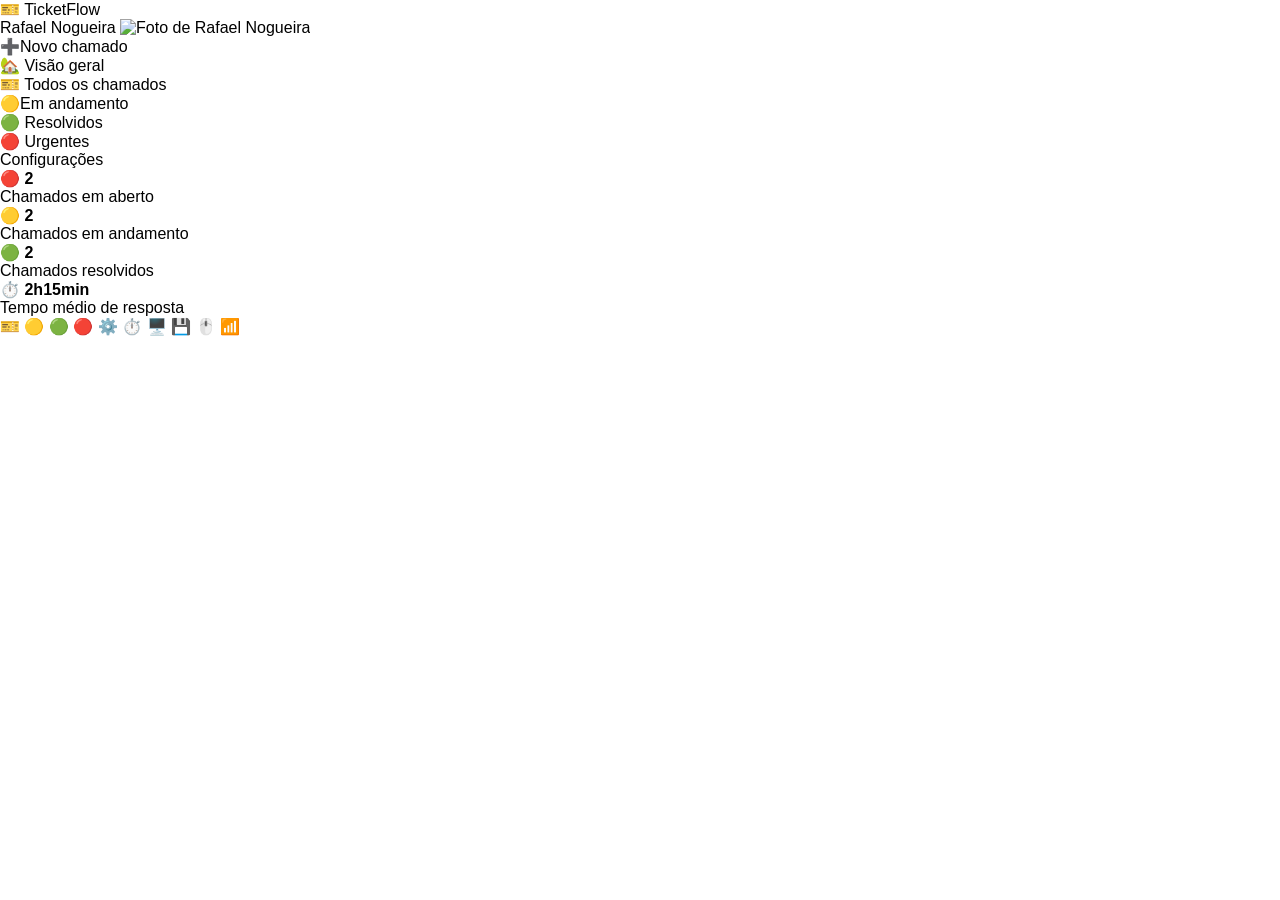
==== index.html @ 0483d5ac "first commit" ====
<!DOCTYPE html>
<html lang="en">
<head>
    <meta charset="UTF-8">
    <meta name="viewport" content="width=device-width, initial-scale=1.0">
    <title>TicecketFlow - Meus chamados</title>
    <link rel="stylesheet" href="assets/css/variaveis.css">
    <link rel="stylesheet" href="assets/css/componentes.css">
    <link rel="stylesheet" href="assets/css/base.css">
    <link rel="stylesheet" href="assets/css/dashboard.css">
    
</head>

<body>
    
    <header class="navbar">
        <nav class="navbar-content">
            <a href="index.html" class="logo">🎫 TicketFlow</a>

            <div class="user-area">
                <span>Rafael Nogueira</span>
                <img src="https://i.pravatar.cc/80?img=12" alt="Foto de Rafael Nogueira">
        </div>

        </nav>
    </header>

      <div class="sidebar-layout">
        <aside class="sidebar-content">
            <ul>
                <a href="#"><li>➕Novo chamado</li></a>
                <a href="#"><li>🏡 Visão geral</li></a>
                <a href="#"><li>🎫 Todos os chamados</li></a>
                <a href="#"><li>🟡Em andamento</li></a>
                <a href="#"><li>🟢 Resolvidos</li></a>
                <a href="#"><li>🔴 Urgentes</li></a>
                <a href="#"><li>Configurações</li></a>
            </ul>
        </aside>
        </div>

    <main class="dashboard-content">

       <section class="kpis">
            <div class="kpi-card">
                <span class="kpi-icon">🔴</span>
                <strong class="kpi-number">2</strong>
                <p>Chamados em aberto</p>
            </div>
            
            <div class="kpi-card">
                 <span class="kpi-icon">🟡</span>
                 <strong class="kpi-number">2</strong>
                 <p>Chamados em andamento</p>
            </div>
            
            <div class="kpi-card">
                 <span class="kpi-icon">🟢</span>
                 <strong class="kpi-number">2</strong>
                 <p>Chamados resolvidos</p>

            </div>
                <span class="kpi-icon">⏱️</span>
                <strong class="kpi-number">2h15min</strong>
                <p>Tempo médio de resposta</p>
            <div class="kpi-card">
        </div>
       </section>
        
       <section class="recent-calls">

        <div class="calls-content">
            <div class="call">
                <span></span>
            </div>

            <div class="call">
                <span></span>
            </div>

            <div class="call">
                <span></span>
            </div>

            <div class="call">
                <span></span>
            </div>

            <div class="call">
                <span></span>
            </div>
            <span></span>
            <div class="call">

            </div>
        </div>


       </section>



    </main>
</body>
🎫
🟡
🟢
🔴
⚙️
⏱️
🖥️
💾
🖱️
📶

</html>
---- assets/css/variaveis.css ----
:root{
    --indigo-priamario: #4F46E5;
    --indigo-escuro: #312E81; 
    --cor-backgroundgeral: #F3F4F6;
    --cor-cards: #FFFFFF;
    --textos-gerais: #111827;
    --texto-secundario: #6B7280;
    --borda-sutil: #E5E7EB;
    --sucesso: #16A34A;
    --sucesso-fundo: #DCFCE7;
    --alerta: #D97706;
    --alerta-fundo: #FEF3C7;
    --perigo: #DC2626;
    --perigo-fundo: #FEE2E2;

    --espaco-xs: 0.25rem;
    --espaco-s: 0.5rem;
    --espaco-m: 1rem;
    --espaco-l: 1.5rem;
    --espaco-xl: 2rem;
    --espaco-xxl: 3rem;

    --fonte-titulo: "Sora", sans-serif;
    --fonte-corpo: "Inter", sans-serif;

    --raio-padrao: 0.5rem;
    --transicao-padrao: 0.3s;
}
---- assets/css/base.css ----
* {
    box-sizing: border-box;
    margin: 0;
    padding: 0;
}

body {
    font-family: var(--fonte-corpo);
    background-color: var(--cor-fundo);
    color: var(--texto-principal);
}

a {
    text-decoration: none;
    color: inherit;
}

ul {
    list-style: none;
}
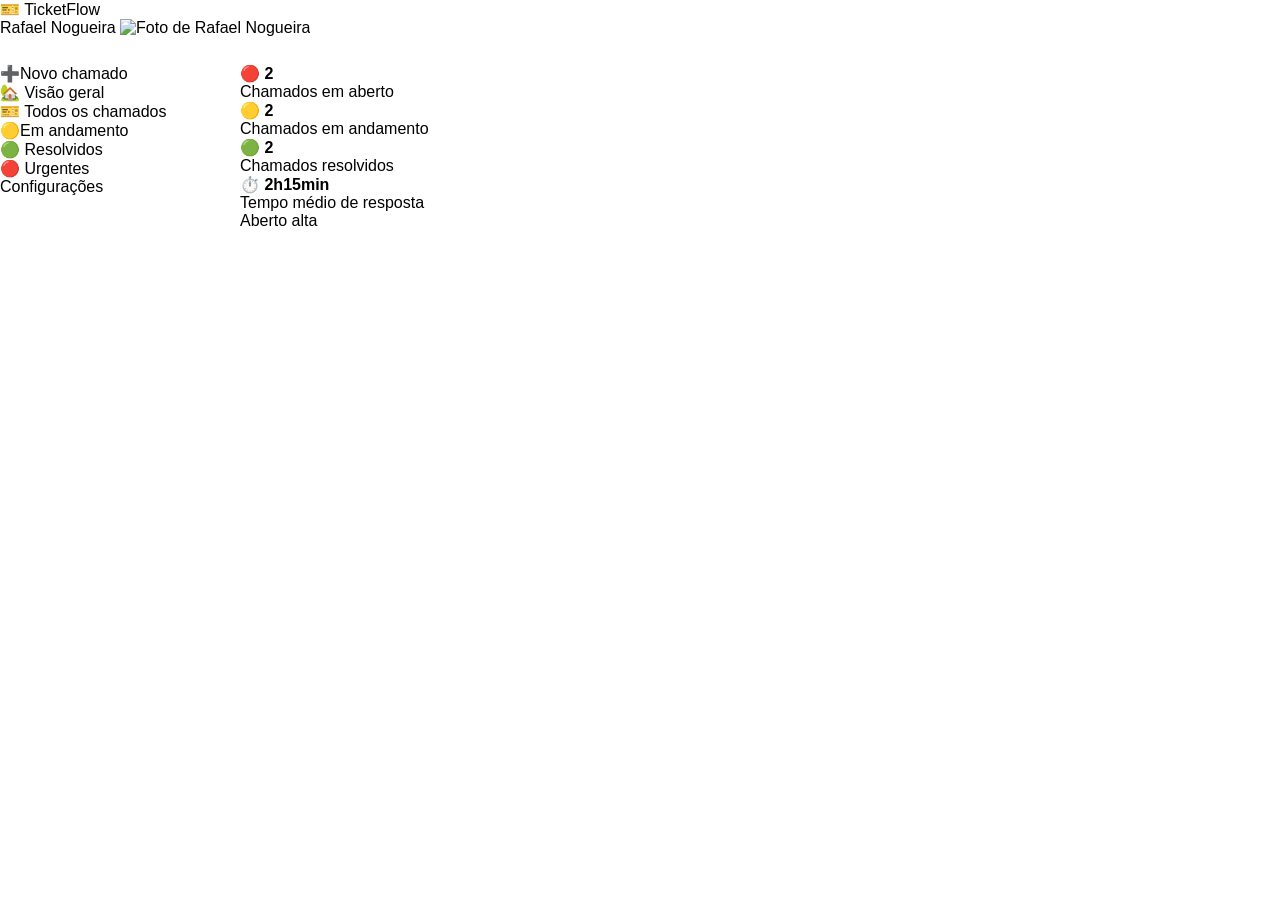
==== commit a4c919a9: "updates of the night!" ====
--- a/index.html
+++ b/index.html
@@ -5,8 +5,9 @@
     <meta name="viewport" content="width=device-width, initial-scale=1.0">
     <title>TicecketFlow - Meus chamados</title>
     <link rel="stylesheet" href="assets/css/variaveis.css">
+    <link rel="stylesheet" href="assets/css/base.css">
     <link rel="stylesheet" href="assets/css/componentes.css">
-    <link rel="stylesheet" href="assets/css/base.css">
+    <link rel="stylesheet" href="assets/css/navbar.css">
     <link rel="stylesheet" href="assets/css/dashboard.css">
     
 </head>
@@ -25,19 +26,18 @@
         </nav>
     </header>
 
-      <div class="sidebar-layout">
         <aside class="sidebar-content">
             <ul>
-                <a href="#"><li>➕Novo chamado</li></a>
-                <a href="#"><li>🏡 Visão geral</li></a>
-                <a href="#"><li>🎫 Todos os chamados</li></a>
-                <a href="#"><li>🟡Em andamento</li></a>
-                <a href="#"><li>🟢 Resolvidos</li></a>
-                <a href="#"><li>🔴 Urgentes</li></a>
-                <a href="#"><li>Configurações</li></a>
+                <li><a href="#">➕Novo chamado</a></li>
+                <li><a href="#">🏡 Visão geral</a></li>
+                <li><a href="#">🎫 Todos os chamados</a></li>
+                <li><a href="#">🟡Em andamento</a></li>
+                <li><a href="#">🟢 Resolvidos</a></li>
+                <li><a href="#">🔴 Urgentes</a></li>
+                <li><a href="#">Configurações</a></li>
             </ul>
         </aside>
-        </div>
+ 
 
     <main class="dashboard-content">
 
@@ -69,9 +69,10 @@
         
        <section class="recent-calls">
 
-        <div class="calls-content">
+        <div class="main-call">
             <div class="call">
-                <span></span>
+                <span>Aberto</span>
+                <span>alta</span>
             </div>
 
             <div class="call">
@@ -102,15 +103,5 @@
 
     </main>
 </body>
-🎫
-🟡
-🟢
-🔴
-⚙️
-⏱️
-🖥️
-💾
-🖱️
-📶
 
 </html>
--- a/assets/css/dashboard.css
+++ b/assets/css/dashboard.css
@@ -0,0 +1,22 @@
+body{
+    display: grid;
+    grid-template-columns: 240px 1fr;
+    grid-template-rows: 64px 1fr;
+    grid-template-areas: 
+    "navbar navbar"
+    "sidebar main";
+    min-height: 100vh;
+
+}
+
+.navbar{
+    grid-area: navbar;
+}
+
+.sidebar{
+    grid-area: sidebar;
+}
+
+.dashboard-content{
+    grid-area: main;
+}
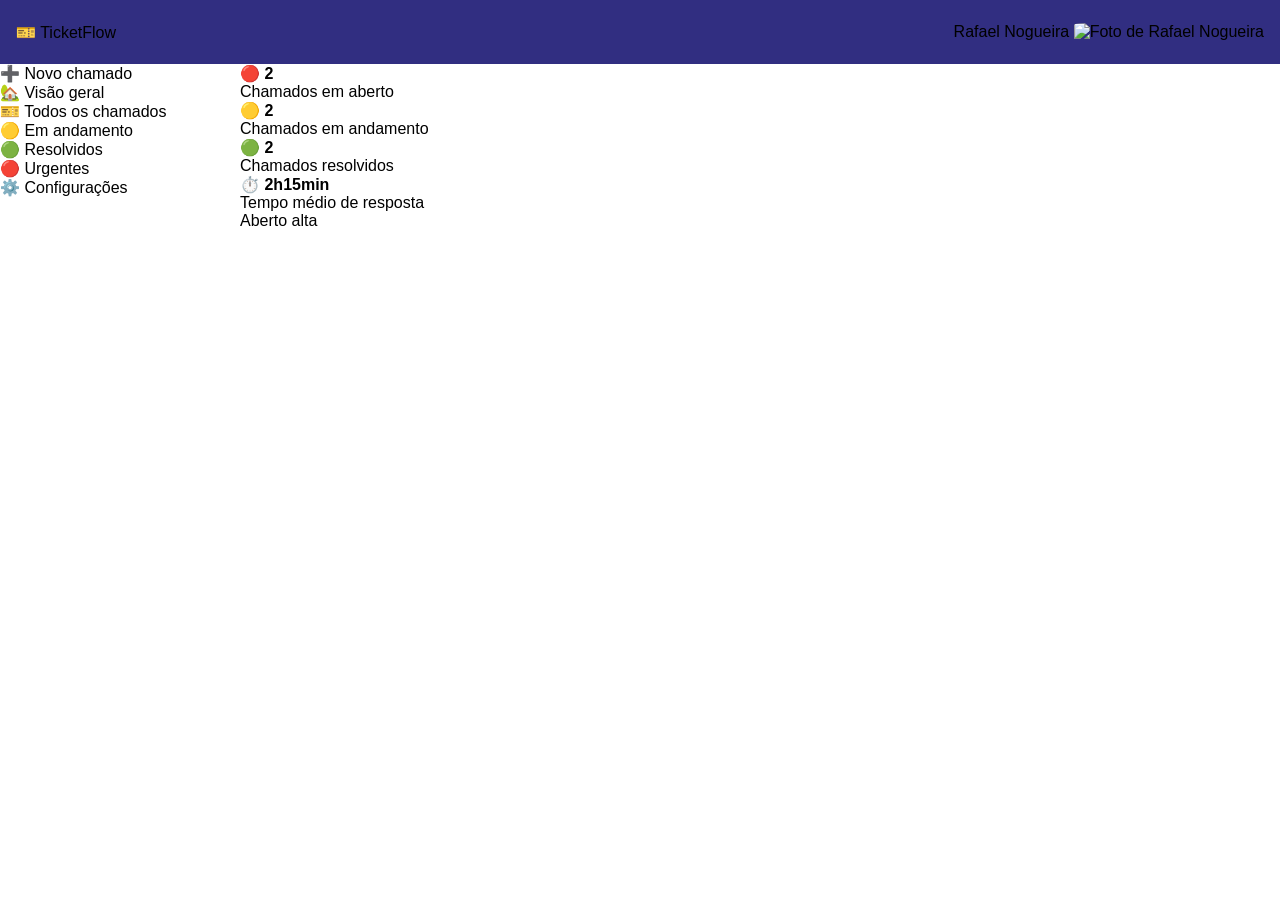
==== commit 03699e95: "adições feitas no desktop!!" ====
--- a/index.html
+++ b/index.html
@@ -1,9 +1,9 @@
 <!DOCTYPE html>
-<html lang="en">
+<html lang="pt-BR">
 <head>
     <meta charset="UTF-8">
     <meta name="viewport" content="width=device-width, initial-scale=1.0">
-    <title>TicecketFlow - Meus chamados</title>
+    <title>TicketFlow - Meus chamados</title>
     <link rel="stylesheet" href="assets/css/variaveis.css">
     <link rel="stylesheet" href="assets/css/base.css">
     <link rel="stylesheet" href="assets/css/componentes.css">
@@ -26,15 +26,15 @@
         </nav>
     </header>
 
-        <aside class="sidebar-content">
+        <aside class="sidebar">
             <ul>
-                <li><a href="#">➕Novo chamado</a></li>
+                <li><a href="#">➕ Novo chamado</a></li>
                 <li><a href="#">🏡 Visão geral</a></li>
                 <li><a href="#">🎫 Todos os chamados</a></li>
-                <li><a href="#">🟡Em andamento</a></li>
+                <li><a href="#">🟡 Em andamento</a></li>
                 <li><a href="#">🟢 Resolvidos</a></li>
                 <li><a href="#">🔴 Urgentes</a></li>
-                <li><a href="#">Configurações</a></li>
+                <li><a href="#">⚙️ Configurações</a></li>
             </ul>
         </aside>
  
@@ -60,11 +60,11 @@
                  <p>Chamados resolvidos</p>
 
             </div>
+            <div class="kpi-card">
                 <span class="kpi-icon">⏱️</span>
                 <strong class="kpi-number">2h15min</strong>
                 <p>Tempo médio de resposta</p>
-            <div class="kpi-card">
-        </div>
+            </div>
        </section>
         
        <section class="recent-calls">
--- a/assets/css/dashboard.css
+++ b/assets/css/dashboard.css
@@ -11,12 +11,35 @@
 
 .navbar{
     grid-area: navbar;
+    background-color: var(--indigo-escuro);
+    /* justify-content: space-between; */
+    height: 64px;
+    
+}
+
+.navbar-content{
+    justify-content: space-between;
+    display: flex;
+    align-items: center;
+    width: 100%;
+    height: 100%;
+    padding: 0 var(--espaco-m);
+}
+
+.user-area{
+    
 }
 
 .sidebar{
     grid-area: sidebar;
+    width: 240px;
+            
 }
 
 .dashboard-content{
     grid-area: main;
+}
+
+img{
+    border-radius: 10%;
 }
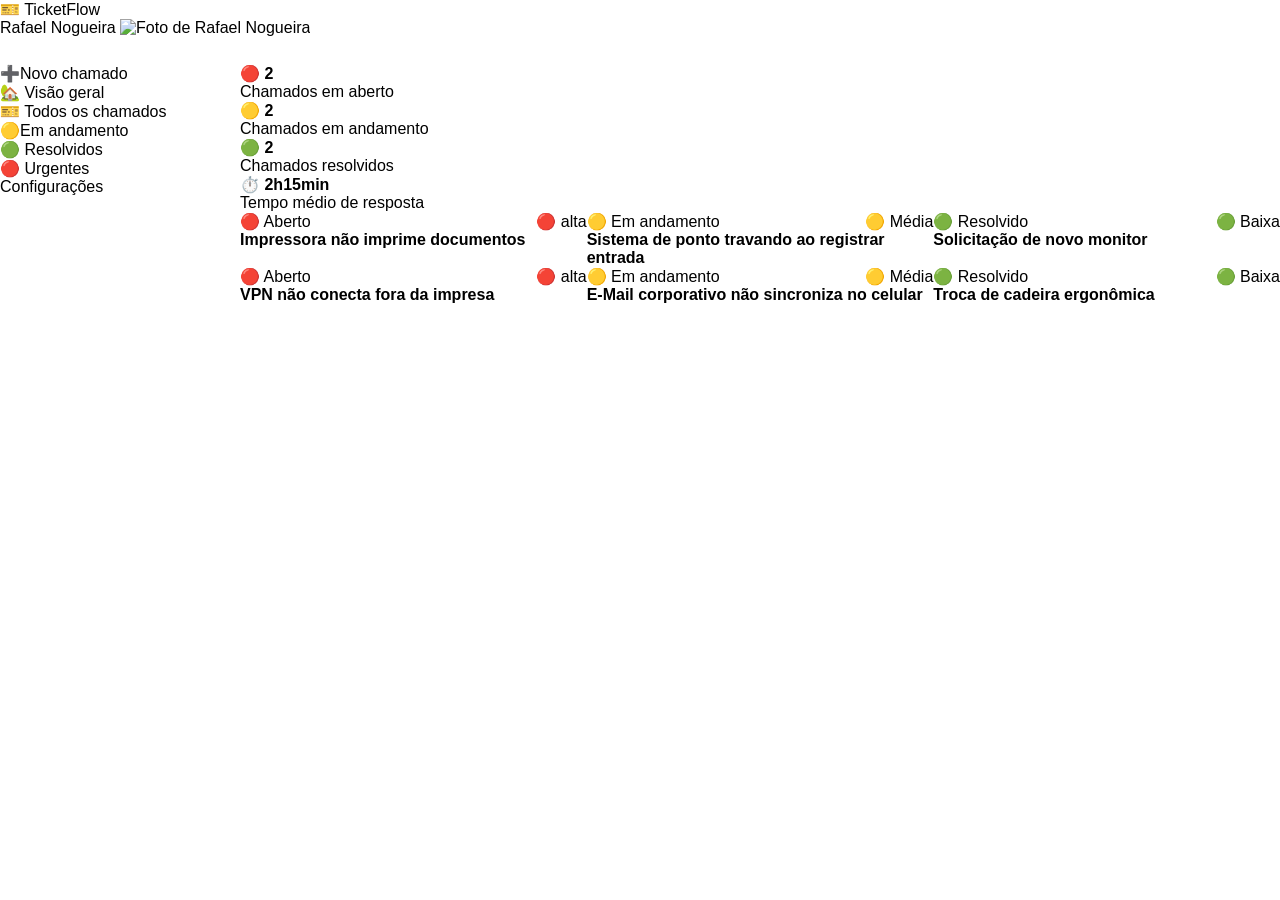
==== commit 158eb516: "main dash" ====
--- a/index.html
+++ b/index.html
@@ -1,9 +1,9 @@
 <!DOCTYPE html>
-<html lang="pt-BR">
+<html lang="en">
 <head>
     <meta charset="UTF-8">
     <meta name="viewport" content="width=device-width, initial-scale=1.0">
-    <title>TicketFlow - Meus chamados</title>
+    <title>TicecketFlow - Meus chamados</title>
     <link rel="stylesheet" href="assets/css/variaveis.css">
     <link rel="stylesheet" href="assets/css/base.css">
     <link rel="stylesheet" href="assets/css/componentes.css">
@@ -26,15 +26,15 @@
         </nav>
     </header>
 
-        <aside class="sidebar">
+        <aside class="sidebar-content">
             <ul>
-                <li><a href="#">➕ Novo chamado</a></li>
+                <li><a href="#">➕Novo chamado</a></li>
                 <li><a href="#">🏡 Visão geral</a></li>
                 <li><a href="#">🎫 Todos os chamados</a></li>
-                <li><a href="#">🟡 Em andamento</a></li>
+                <li><a href="#">🟡Em andamento</a></li>
                 <li><a href="#">🟢 Resolvidos</a></li>
                 <li><a href="#">🔴 Urgentes</a></li>
-                <li><a href="#">⚙️ Configurações</a></li>
+                <li><a href="#">Configurações</a></li>
             </ul>
         </aside>
  
@@ -60,48 +60,69 @@
                  <p>Chamados resolvidos</p>
 
             </div>
-            <div class="kpi-card">
                 <span class="kpi-icon">⏱️</span>
                 <strong class="kpi-number">2h15min</strong>
                 <p>Tempo médio de resposta</p>
-            </div>
+            <div class="kpi-card">
+        </div>
        </section>
-        
-       <section class="recent-calls">
+            
+        <section class="main-calls">
 
-        <div class="main-call">
-            <div class="call">
-                <span>Aberto</span>
-                <span>alta</span>
-            </div>
+                <div class="calls">
+                    <div class="status">
+                        <span>🔴 Aberto</span>
+                        <span>🔴 alta</span>
+                    </div>
+                    <strong>Impressora não imprime documentos</strong>
+                </div>
 
-            <div class="call">
-                <span></span>
-            </div>
+                <div class="calls">
+                    <div class="status">
+                        <span>🟡 Em andamento</span>
+                        <span>🟡 Média</span>
+                    </div>
+                    <strong>Sistema de ponto travando ao registrar entrada</strong>
+                </div>
 
-            <div class="call">
-                <span></span>
-            </div>
+                <div class="calls">
+                    <div class="status">
+                        <span>🟢 Resolvido</span>
+                        <span>🟢 Baixa</span>
+                    </div>
+                    <strong>Solicitação de novo monitor</strong>
+                </div>
 
-            <div class="call">
-                <span></span>
-            </div>
+                <div class="calls">
+                    <div class="status">
+                        <span>🔴 Aberto</span>
+                        <span>🔴 alta</span>
+                    </div>
+                    <strong>VPN não conecta fora da impresa</strong>
+                </div>
 
-            <div class="call">
-                <span></span>
-            </div>
-            <span></span>
-            <div class="call">
+                <div class="calls">
+                    <div class="status">
+                        <span>🟡 Em andamento</span>
+                        <span>🟡 Média</span>
+                    </div>
+                    <strong>E-Mail corporativo não sincroniza no celular</strong>
+                </div>
 
-            </div>
-        </div>
+                <div class="calls">
+                    <div class="status">
+                        <span>🟢 Resolvido</span>
+                        <span>🟢 Baixa</span>
+                    </div>
+                    <strong>Troca de cadeira ergonômica</strong>
+                </div>
 
 
-       </section>
+        </section>
 
 
 
-    </main>
-</body>
+        </main>
+    </body>
 
 </html>
--- a/assets/css/dashboard.css
+++ b/assets/css/dashboard.css
@@ -11,35 +11,28 @@
 
 .navbar{
     grid-area: navbar;
-    background-color: var(--indigo-escuro);
-    /* justify-content: space-between; */
-    height: 64px;
-    
-}
-
-.navbar-content{
-    justify-content: space-between;
-    display: flex;
-    align-items: center;
-    width: 100%;
-    height: 100%;
-    padding: 0 var(--espaco-m);
-}
-
-.user-area{
-    
 }
 
 .sidebar{
     grid-area: sidebar;
-    width: 240px;
-            
 }
 
 .dashboard-content{
     grid-area: main;
 }
 
-img{
-    border-radius: 10%;
-}+.main-calls{
+    display: grid;
+    grid-template-columns: 1fr 1fr 1fr;
+    grid-template-rows: 1fr 1fr 1fr;
+}
+
+.calls{
+    gap: var(--espaco-s)
+    
+}
+
+.status{
+    display: flex;
+    justify-content: space-between;
+}
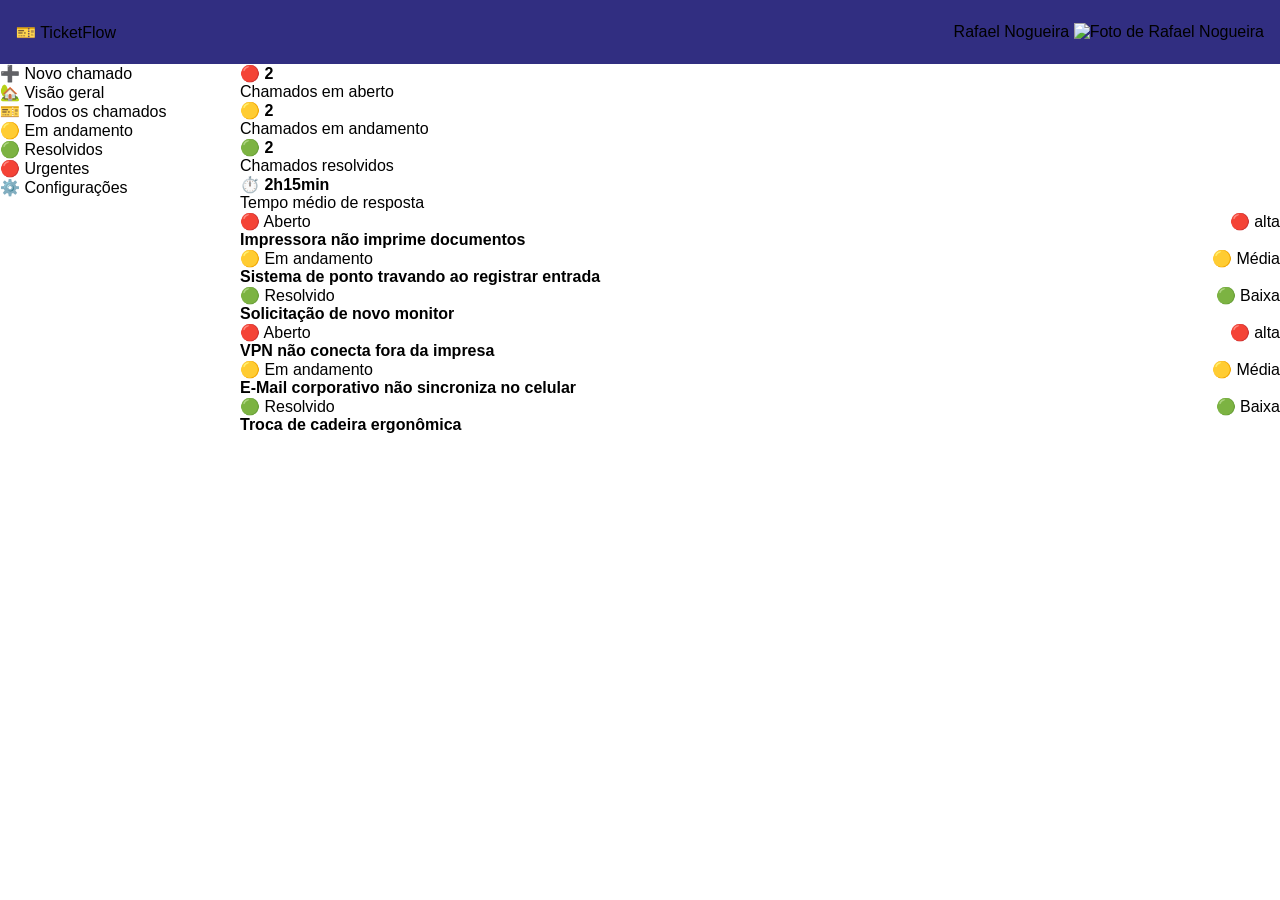
==== commit fd8c953c: "segundo grid na main!" ====
--- a/index.html
+++ b/index.html
@@ -1,9 +1,9 @@
 <!DOCTYPE html>
-<html lang="en">
+<html lang="pt-BR">
 <head>
     <meta charset="UTF-8">
     <meta name="viewport" content="width=device-width, initial-scale=1.0">
-    <title>TicecketFlow - Meus chamados</title>
+    <title>TicketFlow - Meus chamados</title>
     <link rel="stylesheet" href="assets/css/variaveis.css">
     <link rel="stylesheet" href="assets/css/base.css">
     <link rel="stylesheet" href="assets/css/componentes.css">
@@ -26,15 +26,15 @@
         </nav>
     </header>
 
-        <aside class="sidebar-content">
+        <aside class="sidebar">
             <ul>
-                <li><a href="#">➕Novo chamado</a></li>
+                <li><a href="#">➕ Novo chamado</a></li>
                 <li><a href="#">🏡 Visão geral</a></li>
                 <li><a href="#">🎫 Todos os chamados</a></li>
-                <li><a href="#">🟡Em andamento</a></li>
+                <li><a href="#">🟡 Em andamento</a></li>
                 <li><a href="#">🟢 Resolvidos</a></li>
                 <li><a href="#">🔴 Urgentes</a></li>
-                <li><a href="#">Configurações</a></li>
+                <li><a href="#">⚙️ Configurações</a></li>
             </ul>
         </aside>
  
@@ -60,11 +60,11 @@
                  <p>Chamados resolvidos</p>
 
             </div>
+            <div class="kpi-card">
                 <span class="kpi-icon">⏱️</span>
                 <strong class="kpi-number">2h15min</strong>
                 <p>Tempo médio de resposta</p>
-            <div class="kpi-card">
-        </div>
+            </div>
        </section>
             
         <section class="main-calls">
--- a/assets/css/dashboard.css
+++ b/assets/css/dashboard.css
@@ -11,16 +11,40 @@
 
 .navbar{
     grid-area: navbar;
+    background-color: var(--indigo-escuro);
+    /* justify-content: space-between; */
+    height: 64px;
+    
+}
+
+.navbar-content{
+    justify-content: space-between;
+    display: flex;
+    align-items: center;
+    width: 100%;
+    height: 100%;
+    padding: 0 var(--espaco-m);
+}
+
+.user-area{
+    
 }
 
 .sidebar{
     grid-area: sidebar;
+    width: 240px;
+            
 }
 
 .dashboard-content{
     grid-area: main;
 }
 
+<<<<<<< HEAD
+img{
+    border-radius: 10%;
+}
+=======
 .main-calls{
     display: grid;
     grid-template-columns: 1fr 1fr 1fr;
@@ -36,3 +60,4 @@
     display: flex;
     justify-content: space-between;
 }
+>>>>>>> 158eb51 (main dash)
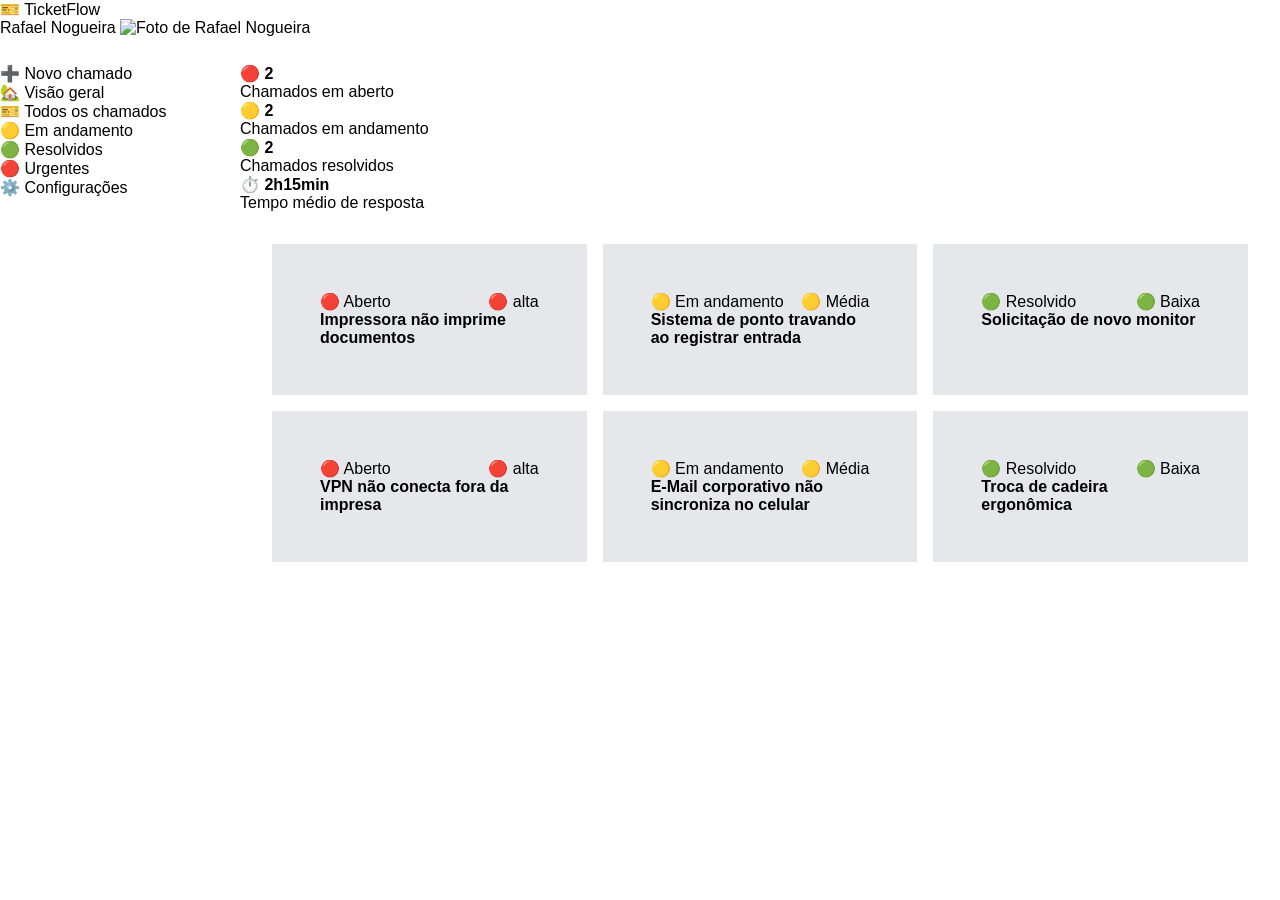
==== commit 2c08aafd: "divs boas" ====
--- a/index.html
+++ b/index.html
@@ -17,7 +17,7 @@
     <header class="navbar">
         <nav class="navbar-content">
             <a href="index.html" class="logo">🎫 TicketFlow</a>
-
+            
             <div class="user-area">
                 <span>Rafael Nogueira</span>
                 <img src="https://i.pravatar.cc/80?img=12" alt="Foto de Rafael Nogueira">
--- a/assets/css/dashboard.css
+++ b/assets/css/dashboard.css
@@ -11,53 +11,32 @@
 
 .navbar{
     grid-area: navbar;
-    background-color: var(--indigo-escuro);
-    /* justify-content: space-between; */
-    height: 64px;
-    
-}
-
-.navbar-content{
-    justify-content: space-between;
-    display: flex;
-    align-items: center;
-    width: 100%;
-    height: 100%;
-    padding: 0 var(--espaco-m);
-}
-
-.user-area{
-    
 }
 
 .sidebar{
     grid-area: sidebar;
-    width: 240px;
-            
 }
 
 .dashboard-content{
     grid-area: main;
 }
 
-<<<<<<< HEAD
-img{
-    border-radius: 10%;
-}
-=======
 .main-calls{
     display: grid;
     grid-template-columns: 1fr 1fr 1fr;
     grid-template-rows: 1fr 1fr 1fr;
+    gap: var(--espaco-m);
+    margin: var(--espaco-xl);
+    
 }
 
 .calls{
-    gap: var(--espaco-s)
-    
+    gap: var(--espaco-s);
+    background-color: var(--borda-sutil);
+    padding: var(--espaco-xxl);
 }
 
 .status{
     display: flex;
     justify-content: space-between;
 }
->>>>>>> 158eb51 (main dash)
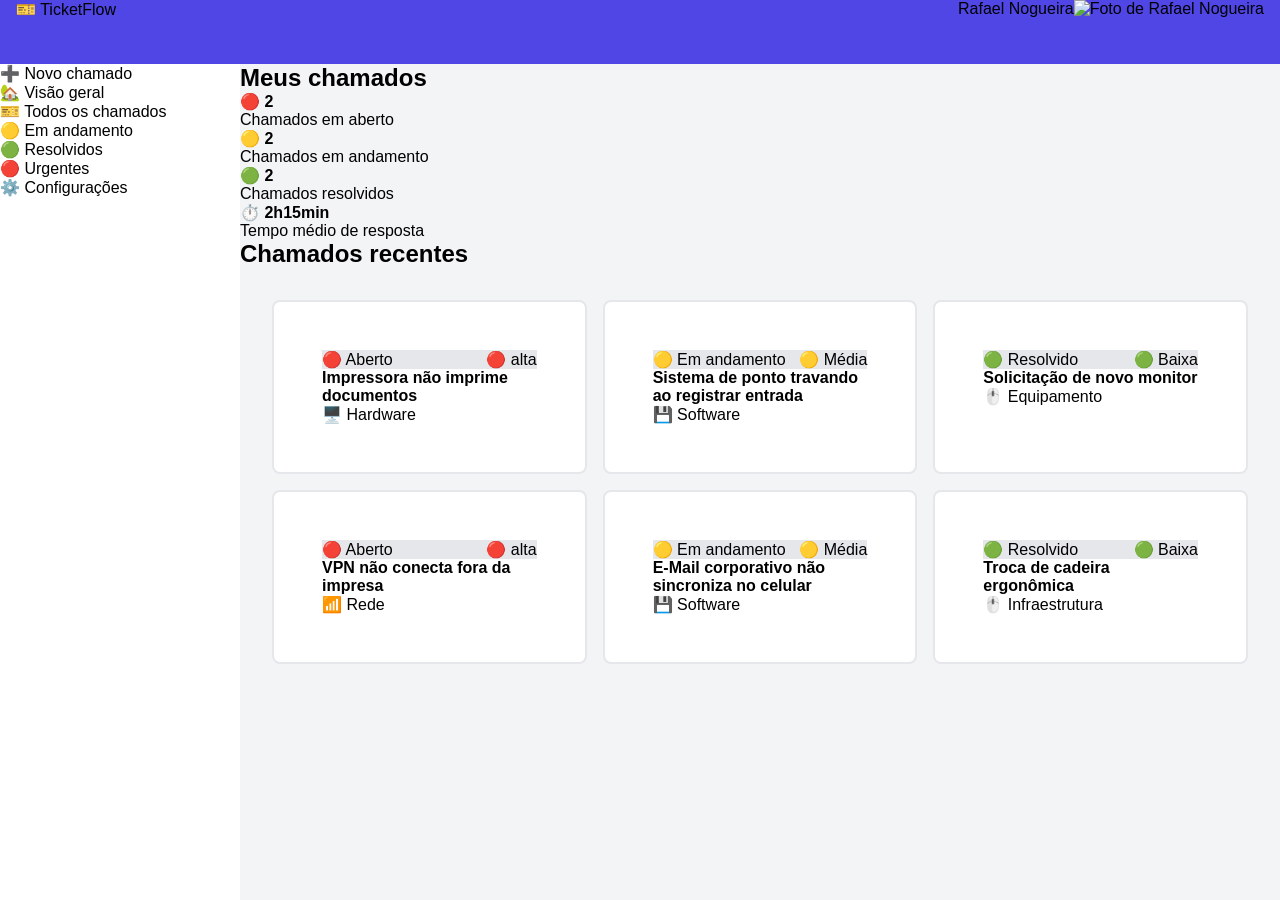
==== commit 0da5232b: "adiantando" ====
--- a/index.html
+++ b/index.html
@@ -41,6 +41,8 @@
 
     <main class="dashboard-content">
 
+        <h2>Meus chamados</h2>
+
        <section class="kpis">
             <div class="kpi-card">
                 <span class="kpi-icon">🔴</span>
@@ -67,6 +69,7 @@
             </div>
        </section>
             
+        <h2 class="call-title">Chamados recentes</h2>
         <section class="main-calls">
 
                 <div class="calls">
@@ -75,6 +78,7 @@
                         <span>🔴 alta</span>
                     </div>
                     <strong>Impressora não imprime documentos</strong>
+                    <p>🖥️ Hardware</p>
                 </div>
 
                 <div class="calls">
@@ -83,6 +87,7 @@
                         <span>🟡 Média</span>
                     </div>
                     <strong>Sistema de ponto travando ao registrar entrada</strong>
+                    <p>💾 Software</p>
                 </div>
 
                 <div class="calls">
@@ -91,6 +96,7 @@
                         <span>🟢 Baixa</span>
                     </div>
                     <strong>Solicitação de novo monitor</strong>
+                    <p>🖱️ Equipamento</p>
                 </div>
 
                 <div class="calls">
@@ -99,6 +105,7 @@
                         <span>🔴 alta</span>
                     </div>
                     <strong>VPN não conecta fora da impresa</strong>
+                    <p>📶 Rede</p>
                 </div>
 
                 <div class="calls">
@@ -107,6 +114,7 @@
                         <span>🟡 Média</span>
                     </div>
                     <strong>E-Mail corporativo não sincroniza no celular</strong>
+                    <p>💾 Software</p>
                 </div>
 
                 <div class="calls">
@@ -115,6 +123,7 @@
                         <span>🟢 Baixa</span>
                     </div>
                     <strong>Troca de cadeira ergonômica</strong>
+                    <p>🖱️ Infraestrutura</p>
                 </div>
 
 
--- a/assets/css/variaveis.css
+++ b/assets/css/variaveis.css
@@ -1,5 +1,5 @@
 :root{
-    --indigo-priamario: #4F46E5;
+    --indigo-primario: #4F46E5;
     --indigo-escuro: #312E81; 
     --cor-backgroundgeral: #F3F4F6;
     --cor-cards: #FFFFFF;
--- a/assets/css/dashboard.css
+++ b/assets/css/dashboard.css
@@ -13,15 +13,38 @@
     grid-area: navbar;
 }
 
+.navbar-content{
+    background-color: var(--indigo-primario);
+    display: flex;
+    justify-content: space-between;
+    align-content: center;
+    height: 100%;
+    width: 100%;
+    padding: 0 var(--espaco-m);
+}
+
+.user-area{
+    display: flex;
+    padding: var(--);
+
+}
+
+.aside > ul{
+    padding: var(--espaco-s);
+    margin: var(--espaco-s);
+}
+
+
 .sidebar{
     grid-area: sidebar;
 }
 
 .dashboard-content{
     grid-area: main;
+    background-color: var(--cor-backgroundgeral);
 }
 
-.main-calls{
+.main-calls {
     display: grid;
     grid-template-columns: 1fr 1fr 1fr;
     grid-template-rows: 1fr 1fr 1fr;
@@ -32,11 +55,17 @@
 
 .calls{
     gap: var(--espaco-s);
-    background-color: var(--borda-sutil);
+    background-color: var(--cor-cards);
     padding: var(--espaco-xxl);
+    border: 2px solid var(--borda-sutil);
+    border-radius: var(--raio-padrao);
 }
 
 .status{
     display: flex;
     justify-content: space-between;
+    background-color: var(--borda-sutil);
+
 }
+
+
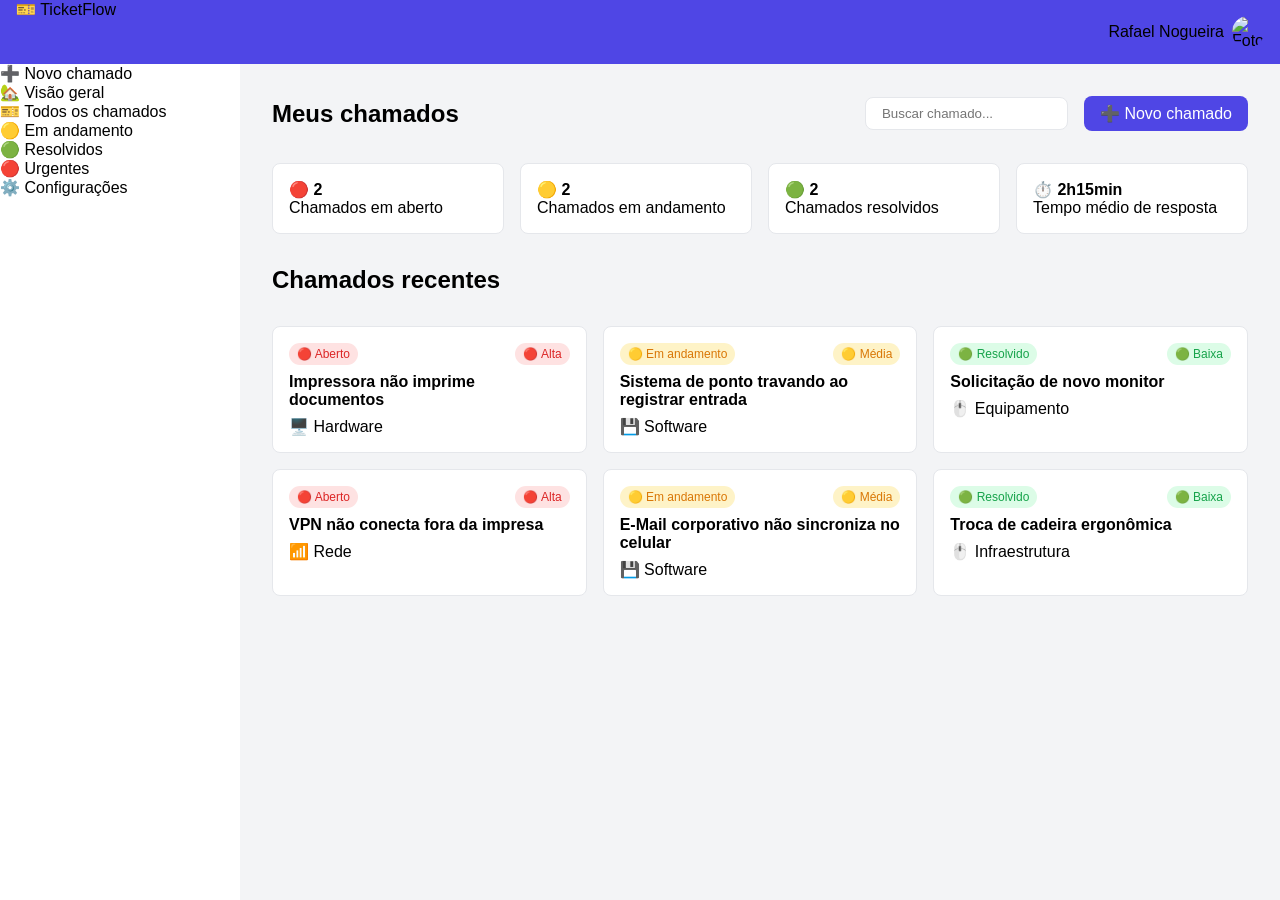
==== commit c6041446: "refinamento do visual" ====
--- a/index.html
+++ b/index.html
@@ -9,7 +9,6 @@
     <link rel="stylesheet" href="assets/css/componentes.css">
     <link rel="stylesheet" href="assets/css/navbar.css">
     <link rel="stylesheet" href="assets/css/dashboard.css">
-    
 </head>
 
 <body>
@@ -41,7 +40,14 @@
 
     <main class="dashboard-content">
 
-        <h2>Meus chamados</h2>
+      <section class="dashboard-header">
+    <h1>Meus chamados</h1>
+
+    <div class="dashboard-actions">
+        <input type="search" placeholder="Buscar chamado...">
+        <a href="#" class="new-ticket">➕ Novo chamado</a>
+    </div>
+    </section>
 
        <section class="kpis">
             <div class="kpi-card">
@@ -74,8 +80,8 @@
 
                 <div class="calls">
                     <div class="status">
-                        <span>🔴 Aberto</span>
-                        <span>🔴 alta</span>
+                        <span class="badge danger">🔴 Aberto</span>
+                        <span class="badge danger">🔴 Alta</span>
                     </div>
                     <strong>Impressora não imprime documentos</strong>
                     <p>🖥️ Hardware</p>
@@ -83,8 +89,8 @@
 
                 <div class="calls">
                     <div class="status">
-                        <span>🟡 Em andamento</span>
-                        <span>🟡 Média</span>
+                       <span class="badge alert">🟡 Em andamento</span>
+                       <span class="badge alert">🟡 Média</span>
                     </div>
                     <strong>Sistema de ponto travando ao registrar entrada</strong>
                     <p>💾 Software</p>
@@ -92,8 +98,8 @@
 
                 <div class="calls">
                     <div class="status">
-                        <span>🟢 Resolvido</span>
-                        <span>🟢 Baixa</span>
+                        <span class="badge success">🟢 Resolvido</span>
+                        <span class="badge success">🟢 Baixa</span>
                     </div>
                     <strong>Solicitação de novo monitor</strong>
                     <p>🖱️ Equipamento</p>
@@ -101,8 +107,8 @@
 
                 <div class="calls">
                     <div class="status">
-                        <span>🔴 Aberto</span>
-                        <span>🔴 alta</span>
+                         <span class="badge danger">🔴 Aberto</span>
+                        <span class="badge danger">🔴 Alta</span>
                     </div>
                     <strong>VPN não conecta fora da impresa</strong>
                     <p>📶 Rede</p>
@@ -110,8 +116,8 @@
 
                 <div class="calls">
                     <div class="status">
-                        <span>🟡 Em andamento</span>
-                        <span>🟡 Média</span>
+                        <span class="badge alert">🟡 Em andamento</span>
+                        <span class="badge alert">🟡 Média</span>
                     </div>
                     <strong>E-Mail corporativo não sincroniza no celular</strong>
                     <p>💾 Software</p>
@@ -119,8 +125,8 @@
 
                 <div class="calls">
                     <div class="status">
-                        <span>🟢 Resolvido</span>
-                        <span>🟢 Baixa</span>
+                        <span class="badge success">🟢 Resolvido</span>
+                        <span class="badge success">🟢 Baixa</span>
                     </div>
                     <strong>Troca de cadeira ergonômica</strong>
                     <p>🖱️ Infraestrutura</p>
--- a/assets/css/dashboard.css
+++ b/assets/css/dashboard.css
@@ -25,8 +25,14 @@
 
 .user-area{
     display: flex;
-    padding: var(--);
+    gap: var(--espaco-s);
+    align-items: center;
+}
 
+.user-area img {
+    width: 32px;
+    height: 32px;
+    border-radius: 50%;
 }
 
 .aside > ul{
@@ -34,38 +40,111 @@
     margin: var(--espaco-s);
 }
 
+.dashboard-header {
+    display: flex;
+    justify-content: space-between;
+    align-items: center;
+    gap: var(--espaco-m);
+}
+
+.dashboard-actions {
+    display: flex;
+    align-items: center;
+    gap: var(--espaco-m);
+}
+
+.dashboard-actions input {
+    padding: var(--espaco-s) var(--espaco-m);
+    border: 1px solid var(--borda-sutil);
+    border-radius: var(--raio-padrao);
+    font-family: var(--fonte-corpo);
+}
+
+.new-ticket {
+    background-color: var(--indigo-primario);
+    color: var(--cor-cards);
+    padding: var(--espaco-s) var(--espaco-m);
+    border-radius: var(--raio-padrao);
+    font-weight: 500;
+}
 
 .sidebar{
     grid-area: sidebar;
 }
 
-.dashboard-content{
+.dashboard-content {
     grid-area: main;
     background-color: var(--cor-backgroundgeral);
+    padding: var(--espaco-xl);
+
+    display: grid;
+    gap: var(--espaco-xl);
+    align-content: start;
+}
+.kpis {
+    display: grid;
+    grid-template-columns: repeat(4, 1fr);
+    gap: var(--espaco-m);
 }
 
 .main-calls {
     display: grid;
-    grid-template-columns: 1fr 1fr 1fr;
-    grid-template-rows: 1fr 1fr 1fr;
+    grid-template-columns: repeat(3, minmax(280px, 1fr));
     gap: var(--espaco-m);
-    margin: var(--espaco-xl);
-    
+    margin: 0;
 }
 
-.calls{
+.calls {
+    background-color: var(--cor-cards);
+    border: 1px solid var(--borda-sutil);
+    border-radius: var(--raio-padrao);
+    padding: var(--espaco-m);
+
+    display: flex;
+    flex-direction: column;
     gap: var(--espaco-s);
-    background-color: var(--cor-cards);
-    padding: var(--espaco-xxl);
-    border: 2px solid var(--borda-sutil);
-    border-radius: var(--raio-padrao);
 }
 
 .status{
     display: flex;
     justify-content: space-between;
-    background-color: var(--borda-sutil);
-
+    align-items: center;
+    gap: var(--espaco-s);
 }
 
+.kpis {
+    display: grid;
+    grid-template-columns: repeat(4, 1fr);
+    gap: var(--espaco-m);
+ 
+}
 
+.kpi-card {
+    background-color: var(--cor-cards);
+    border: 1px solid var(--borda-sutil);
+    border-radius: var(--raio-padrao);
+    padding: var(--espaco-m);
+}
+
+.badge {
+    display: inline-block;
+    padding: var(--espaco-xs) var(--espaco-s);
+    border-radius: 999px;
+    font-size: 0.75rem;
+    font-weight: 500;
+}
+
+.danger {
+    background-color: var(--perigo-fundo);
+    color: var(--perigo);
+}
+
+.alert {
+    background-color: var(--alerta-fundo);
+    color: var(--alerta);
+}
+
+.success {
+    background-color: var(--sucesso-fundo);
+    color: var(--sucesso);
+}
